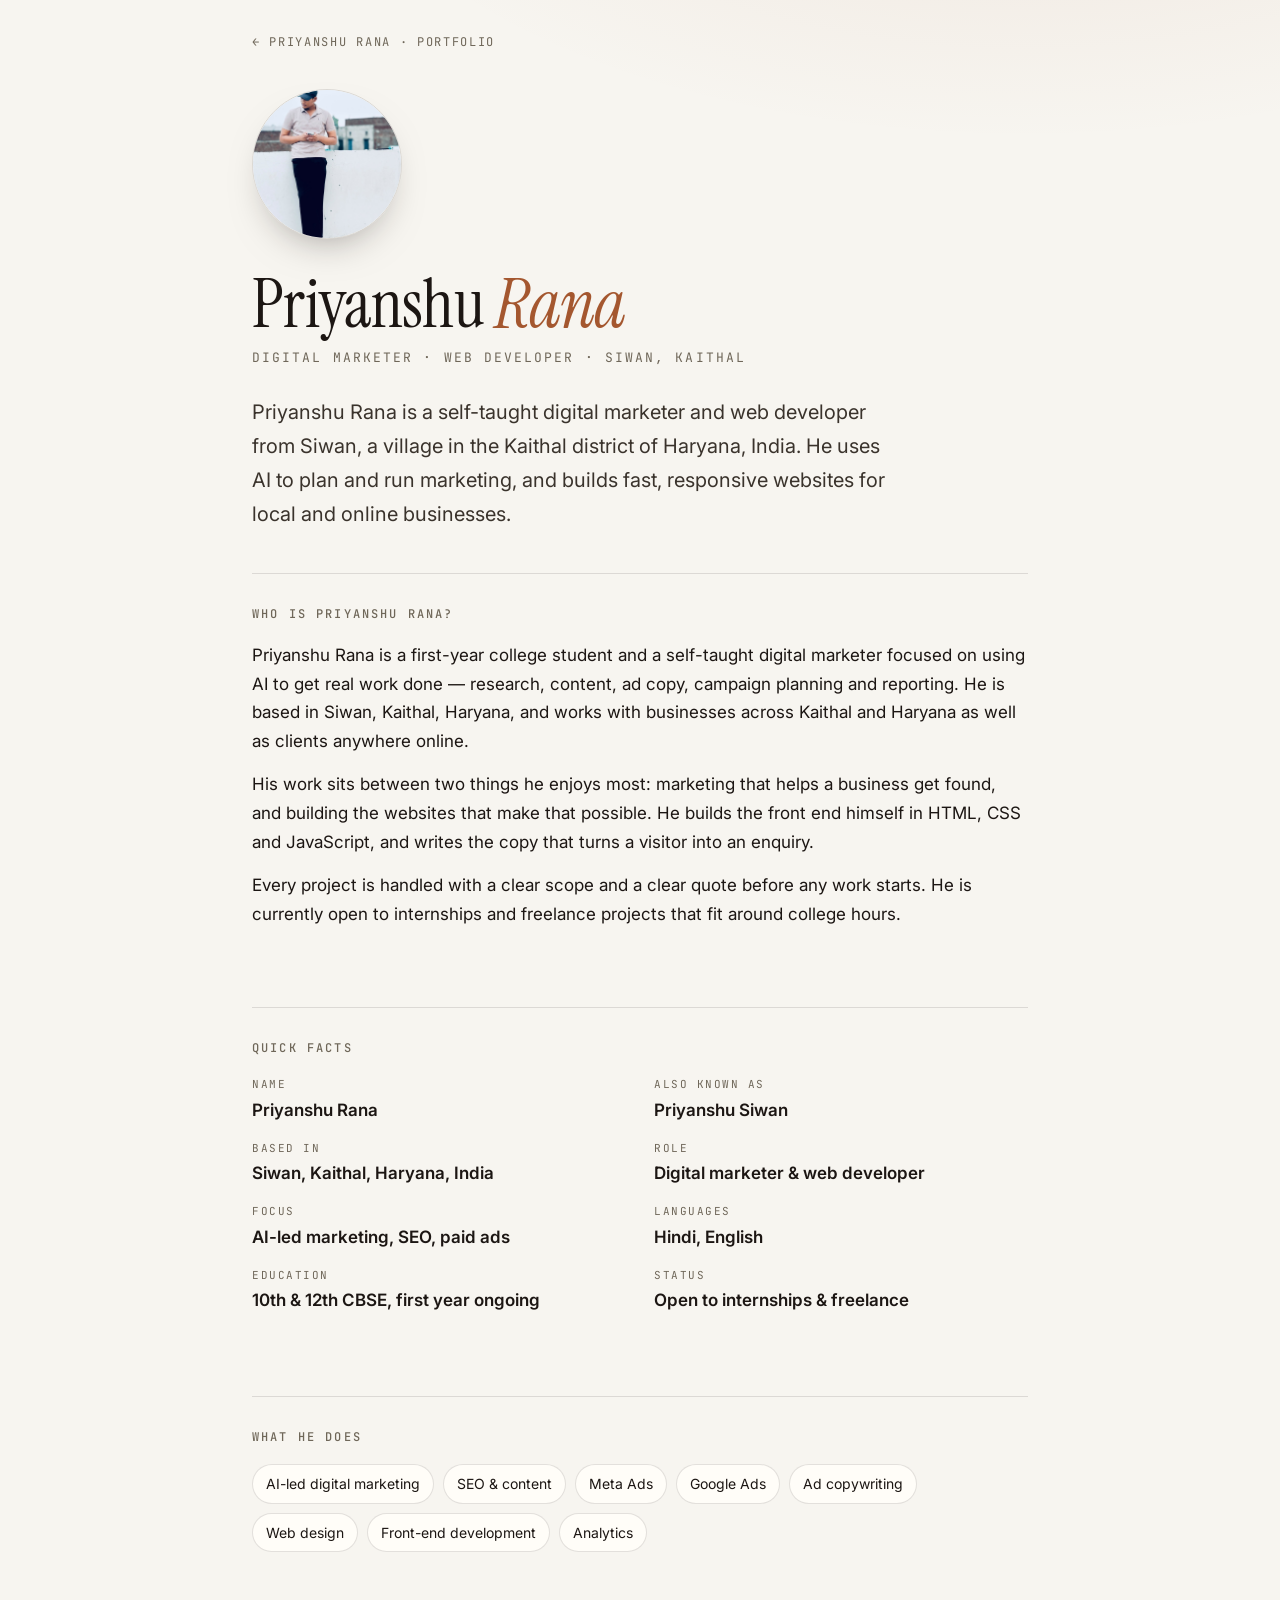
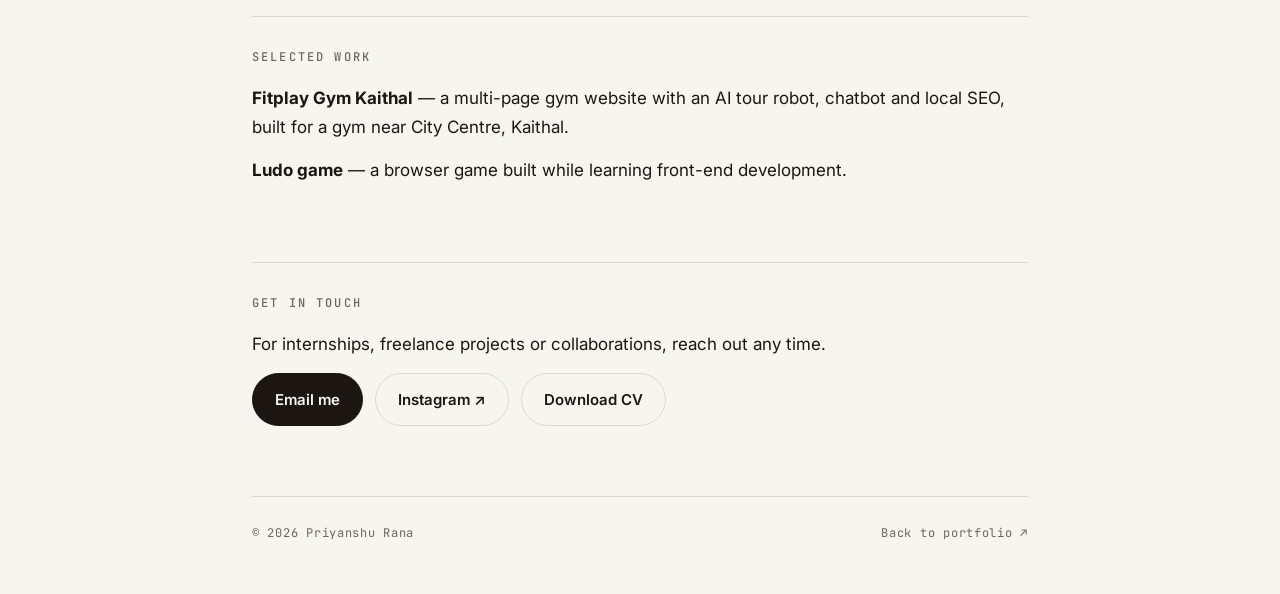
==== priyanshu-rana.html @ 34996f9d "SEO: enrich Person/ProfilePage schema + add /priyanshu-rana page" ====
<!DOCTYPE html>
<html lang="en">
<head>
<meta charset="UTF-8" />
<meta name="viewport" content="width=device-width, initial-scale=1.0" />

<title>About Priyanshu Rana — Digital Marketer &amp; Web Developer, Siwan Kaithal</title>
<meta name="description" content="Priyanshu Rana is a digital marketer student and web developer from Siwan, Kaithal, Haryana. Self-taught in AI marketing, SEO, Meta and Google Ads, and builds fast responsive websites. Open to internships and freelance projects." />
<meta name="author" content="Priyanshu Rana" />
<meta name="robots" content="index, follow" />

<meta property="og:type" content="profile" />
<meta property="og:site_name" content="Priyanshu Rana — Portfolio" />
<meta property="og:title" content="About Priyanshu Rana — Digital Marketer &amp; Web Developer, Siwan Kaithal" />
<meta property="og:description" content="Priyanshu Rana — digital marketer student and web developer from Siwan, Kaithal, Haryana. Self-taught in AI marketing, SEO, Meta and Google Ads. Open to work." />
<meta property="og:image" content="https://video-portfolio-eta-two.vercel.app/assets/og-cover.png" />
<meta property="og:image:width" content="1200" />
<meta property="og:image:height" content="630" />
<meta property="og:locale" content="en_IN" />
<meta property="profile:first_name" content="Priyanshu" />
<meta property="profile:last_name" content="Rana" />

<meta name="twitter:card" content="summary_large_image" />
<meta name="twitter:title" content="About Priyanshu Rana — Digital Marketer &amp; Web Developer" />
<meta name="twitter:description" content="Priyanshu Rana — digital marketer student and web developer from Siwan, Kaithal, Haryana." />
<meta name="twitter:image" content="https://video-portfolio-eta-two.vercel.app/assets/og-cover.png" />

<link rel="canonical" href="https://video-portfolio-eta-two.vercel.app/priyanshu-rana.html" />

<link rel="preconnect" href="https://fonts.googleapis.com" />
<link rel="preconnect" href="https://fonts.gstatic.com" crossorigin />
<link href="https://fonts.googleapis.com/css2?family=Instrument+Serif:ital@0;1&family=Inter:wght@400;500;600;700;800;900&family=JetBrains+Mono:wght@400;500&display=swap" rel="stylesheet" />
<link rel="icon" href="data:image/svg+xml,%3Csvg xmlns='http://www.w3.org/2000/svg' viewBox='0 0 32 32'%3E%3Crect width='32' height='32' rx='8' fill='%231c1613'/%3E%3Cpath d='M13 10l9 6-9 6z' fill='%23f7f5f0'/%3E%3C/svg%3E" />

<script type="application/ld+json">
{
  "@context": "https://schema.org",
  "@type": "ProfilePage",
  "@id": "https://video-portfolio-eta-two.vercel.app/priyanshu-rana.html#profilepage",
  "url": "https://video-portfolio-eta-two.vercel.app/priyanshu-rana.html",
  "name": "About Priyanshu Rana — Digital Marketer & Web Developer",
  "inLanguage": "en-IN",
  "isPartOf": { "@type": "WebSite", "name": "Priyanshu Rana — Portfolio", "url": "https://video-portfolio-eta-two.vercel.app/" },
  "about": { "@id": "https://video-portfolio-eta-two.vercel.app/#person" },
  "mainEntity": {
    "@type": "Person",
    "@id": "https://video-portfolio-eta-two.vercel.app/#person",
    "name": "Priyanshu Rana",
    "alternateName": ["Priyanshu Siwan", "Priyanshurana", "Priyanshu Rana Siwan", "Priyanshu Rana Kaithal"],
    "url": "https://video-portfolio-eta-two.vercel.app/",
    "mainEntityOfPage": "https://video-portfolio-eta-two.vercel.app/priyanshu-rana.html",
    "image": [
      "https://video-portfolio-eta-two.vercel.app/assets/photos/portrait.jpg",
      "https://video-portfolio-eta-two.vercel.app/assets/og-cover.png"
    ],
    "sameAs": ["https://www.instagram.com/bhanu.rana___/"],
    "jobTitle": "Digital Marketing with AI, Web Developer",
    "description": "Priyanshu Rana — digital marketing with AI and web developer from Siwan, Kaithal, Haryana. Uses AI for research, content, ad copy and campaign planning, and builds fast responsive websites.",
    "nationality": { "@type": "Country", "name": "India" },
    "knowsLanguage": ["Hindi", "English"],
    "email": "mailto:bhanupartap1790@gmail.com",
    "telephone": "+91-87085-51762",
    "address": {
      "@type": "PostalAddress",
      "addressLocality": "Siwan, Kaithal",
      "addressRegion": "Haryana",
      "addressCountry": "IN"
    },
    "homeLocation": { "@type": "Place", "name": "Siwan, Kaithal, Haryana, India" },
    "hasOccupation": {
      "@type": "Occupation",
      "name": "Digital Marketer & Web Developer",
      "occupationLocation": { "@type": "Country", "name": "India" },
      "skills": "SEO, Meta Ads, Google Ads, AI marketing, content creation, HTML, CSS, JavaScript"
    },
    "knowsAbout": [
      "Digital marketing",
      "Artificial intelligence in marketing",
      "SEO",
      "Meta Ads",
      "Google Ads",
      "Content creation",
      "Web development"
    ]
  }
}
</script>
<script type="application/ld+json">
{
  "@context": "https://schema.org",
  "@type": "BreadcrumbList",
  "itemListElement": [
    { "@type": "ListItem", "position": 1, "name": "Home", "item": "https://video-portfolio-eta-two.vercel.app/" },
    { "@type": "ListItem", "position": 2, "name": "About Priyanshu Rana", "item": "https://video-portfolio-eta-two.vercel.app/priyanshu-rana.html" }
  ]
}
</script>

<style>
:root{
  --bg:#f7f5f0; --surface:#fffdf8; --text:#1c1613; --muted:#6f6759;
  --line:rgba(28,22,19,.12); --accent-2:#a4572f;
}
*{box-sizing:border-box}
html{-webkit-text-size-adjust:100%}
body{
  margin:0; background:var(--bg); color:var(--text);
  font-family:Inter,system-ui,-apple-system,"Segoe UI",sans-serif;
  line-height:1.7; font-size:17px;
  background-image:radial-gradient(1200px 600px at 80% -10%,rgba(164,87,47,.10),transparent 60%);
}
a{color:inherit}
.wrap{max-width:820px; margin:0 auto; padding:0 22px}
.top{padding:26px 0 0}
.back{
  font-family:"JetBrains Mono",ui-monospace,monospace; font-size:12px;
  letter-spacing:.14em; text-transform:uppercase; text-decoration:none;
  color:var(--muted); display:inline-flex; align-items:center; gap:8px;
}
.back:hover{color:var(--accent-2)}
header.hero{padding:34px 0 8px}
.portrait{
  width:150px; height:150px; border-radius:50%; object-fit:cover;
  border:1px solid var(--line); box-shadow:0 18px 40px -22px rgba(28,22,19,.5);
}
h1{
  font-family:"Instrument Serif",Georgia,serif; font-weight:400;
  font-size:clamp(40px,8vw,68px); line-height:1.02; margin:22px 0 8px; letter-spacing:-.01em;
}
h1 em{font-style:italic; color:var(--accent-2)}
.tag{
  font-family:"JetBrains Mono",ui-monospace,monospace; font-size:13px;
  letter-spacing:.16em; text-transform:uppercase; color:var(--muted); margin:0;
}
.lead{font-size:20px; color:#3a332c; margin:26px 0 0; max-width:640px}
section{padding:30px 0; border-top:1px solid var(--line); margin-top:34px}
h2{
  font-family:"JetBrains Mono",ui-monospace,monospace; font-size:12px;
  letter-spacing:.18em; text-transform:uppercase; color:var(--muted);
  margin:0 0 16px; font-weight:500;
}
p{margin:0 0 14px}
.grid{display:grid; grid-template-columns:1fr 1fr; gap:14px 28px}
.fact{display:flex; flex-direction:column; gap:2px}
.fact dt{
  font-family:"JetBrains Mono",ui-monospace,monospace; font-size:11px;
  letter-spacing:.14em; text-transform:uppercase; color:var(--muted);
}
.fact dd{margin:0; font-weight:600}
ul.tags{list-style:none; padding:0; margin:0; display:flex; flex-wrap:wrap; gap:9px}
ul.tags li{
  border:1px solid var(--line); background:var(--surface);
  padding:7px 13px; border-radius:999px; font-size:14px;
}
.links{display:flex; flex-wrap:wrap; gap:12px; margin-top:6px}
.btn{
  display:inline-flex; align-items:center; gap:9px; text-decoration:none;
  padding:13px 22px; border-radius:999px; font-weight:600; font-size:15px;
  background:var(--text); color:var(--bg); border:1px solid var(--text);
}
.btn.ghost{background:transparent; color:var(--text); border-color:var(--line)}
footer{
  border-top:1px solid var(--line); margin-top:40px; padding:26px 0 50px;
  font-family:"JetBrains Mono",ui-monospace,monospace; font-size:12px;
  letter-spacing:.06em; color:var(--muted); display:flex; justify-content:space-between; gap:14px; flex-wrap:wrap;
}
footer a{text-decoration:none}
footer a:hover{color:var(--accent-2)}
@media (max-width:560px){ .grid{grid-template-columns:1fr} }
</style>
</head>
<body>
<div class="wrap">
  <div class="top">
    <a class="back" href="/">← Priyanshu Rana · Portfolio</a>
  </div>

  <header class="hero">
    <img class="portrait" src="assets/photos/portrait.jpg" width="1200" height="1600" fetchpriority="high"
         alt="Portrait of Priyanshu Rana, digital marketer and web developer from Siwan, Kaithal, Haryana" />
    <h1>Priyanshu <em>Rana</em></h1>
    <p class="tag">Digital marketer · Web developer · Siwan, Kaithal</p>
    <p class="lead">Priyanshu Rana is a self-taught digital marketer and web developer from Siwan, a village in the Kaithal district of Haryana, India. He uses AI to plan and run marketing, and builds fast, responsive websites for local and online businesses.</p>
  </header>

  <section>
    <h2>Who is Priyanshu Rana?</h2>
    <p>Priyanshu Rana is a first-year college student and a self-taught digital marketer focused on using AI to get real work done — research, content, ad copy, campaign planning and reporting. He is based in Siwan, Kaithal, Haryana, and works with businesses across Kaithal and Haryana as well as clients anywhere online.</p>
    <p>His work sits between two things he enjoys most: marketing that helps a business get found, and building the websites that make that possible. He builds the front end himself in HTML, CSS and JavaScript, and writes the copy that turns a visitor into an enquiry.</p>
    <p>Every project is handled with a clear scope and a clear quote before any work starts. He is currently open to internships and freelance projects that fit around college hours.</p>
  </section>

  <section>
    <h2>Quick facts</h2>
    <dl class="grid">
      <div class="fact"><dt>Name</dt><dd>Priyanshu Rana</dd></div>
      <div class="fact"><dt>Also known as</dt><dd>Priyanshu Siwan</dd></div>
      <div class="fact"><dt>Based in</dt><dd>Siwan, Kaithal, Haryana, India</dd></div>
      <div class="fact"><dt>Role</dt><dd>Digital marketer &amp; web developer</dd></div>
      <div class="fact"><dt>Focus</dt><dd>AI-led marketing, SEO, paid ads</dd></div>
      <div class="fact"><dt>Languages</dt><dd>Hindi, English</dd></div>
      <div class="fact"><dt>Education</dt><dd>10th &amp; 12th CBSE, first year ongoing</dd></div>
      <div class="fact"><dt>Status</dt><dd>Open to internships &amp; freelance</dd></div>
    </dl>
  </section>

  <section>
    <h2>What he does</h2>
    <ul class="tags">
      <li>AI-led digital marketing</li>
      <li>SEO &amp; content</li>
      <li>Meta Ads</li>
      <li>Google Ads</li>
      <li>Ad copywriting</li>
      <li>Web design</li>
      <li>Front-end development</li>
      <li>Analytics</li>
    </ul>
  </section>

  <section>
    <h2>Selected work</h2>
    <p><strong>Fitplay Gym Kaithal</strong> — a multi-page gym website with an AI tour robot, chatbot and local SEO, built for a gym near City Centre, Kaithal.</p>
    <p><strong>Ludo game</strong> — a browser game built while learning front-end development.</p>
  </section>

  <section>
    <h2>Get in touch</h2>
    <p>For internships, freelance projects or collaborations, reach out any time.</p>
    <div class="links">
      <a class="btn" href="mailto:bhanupartap1790@gmail.com">Email me</a>
      <a class="btn ghost" href="https://www.instagram.com/bhanu.rana___/" target="_blank" rel="noopener">Instagram ↗</a>
      <a class="btn ghost" href="assets/Priyanshu-Rana-CV.pdf" download>Download CV</a>
    </div>
  </section>

  <footer>
    <span>© <span id="year">2026</span> Priyanshu Rana</span>
    <a href="/">Back to portfolio ↗</a>
  </footer>
</div>
<script>document.getElementById('year').textContent=new Date().getFullYear();</script>
</body>
</html>
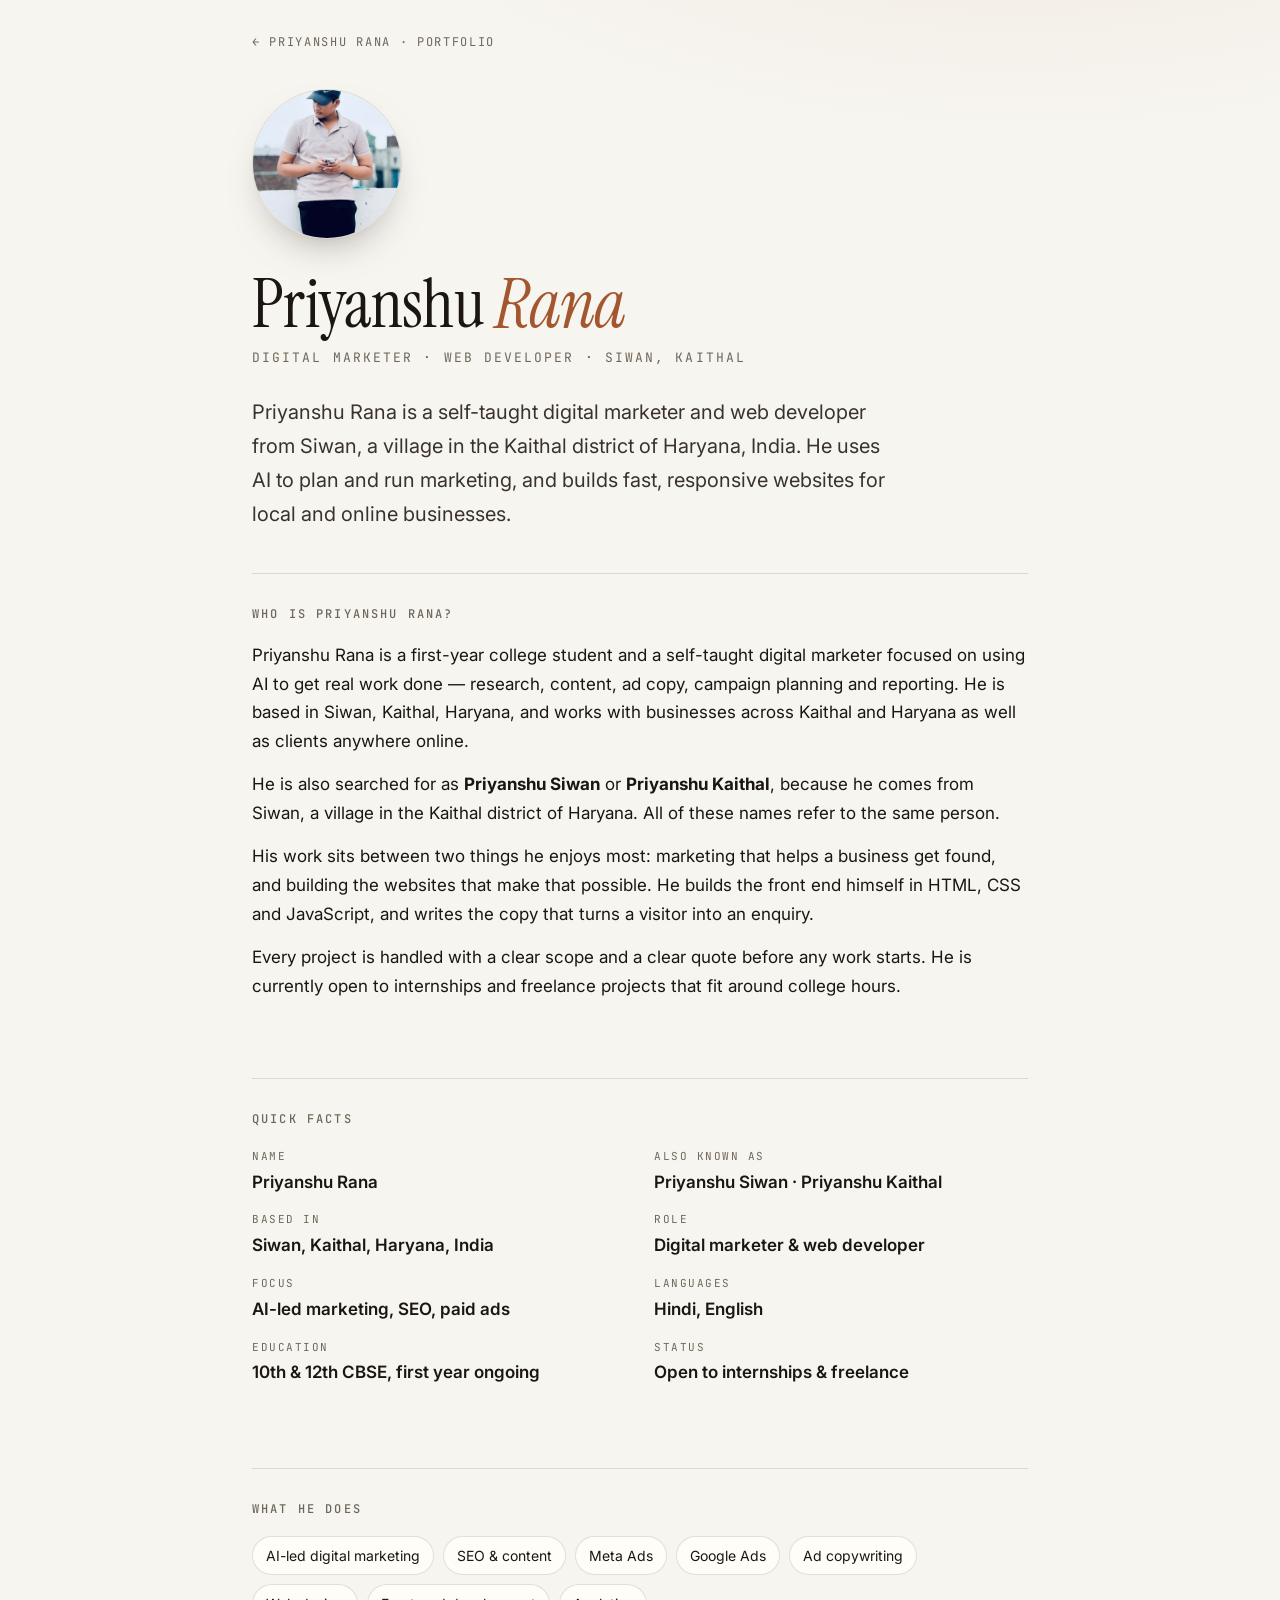
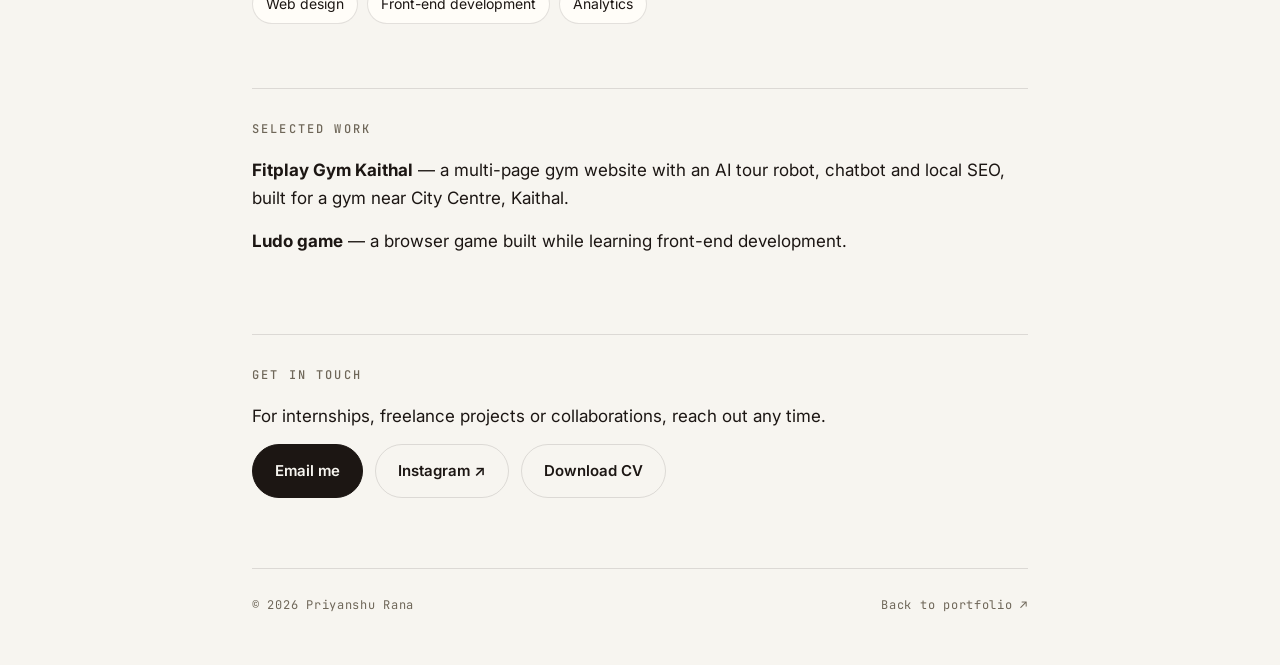
==== commit c1755aee: "Crop portrait to upper-body (remove legs) + add Priyanshu Siwan/Kaithal variants" ====
--- a/priyanshu-rana.html
+++ b/priyanshu-rana.html
@@ -46,7 +46,7 @@
     "@type": "Person",
     "@id": "https://video-portfolio-eta-two.vercel.app/#person",
     "name": "Priyanshu Rana",
-    "alternateName": ["Priyanshu Siwan", "Priyanshurana", "Priyanshu Rana Siwan", "Priyanshu Rana Kaithal"],
+    "alternateName": ["Priyanshu Siwan", "Priyanshu Kaithal", "Priyanshurana", "Priyanshu Rana Siwan", "Priyanshu Rana Kaithal"],
     "url": "https://video-portfolio-eta-two.vercel.app/",
     "mainEntityOfPage": "https://video-portfolio-eta-two.vercel.app/priyanshu-rana.html",
     "image": [
@@ -176,7 +176,7 @@
   </div>
 
   <header class="hero">
-    <img class="portrait" src="assets/photos/portrait.jpg" width="1200" height="1600" fetchpriority="high"
+    <img class="portrait" src="assets/photos/portrait.jpg?v=2" width="720" height="900" fetchpriority="high"
          alt="Portrait of Priyanshu Rana, digital marketer and web developer from Siwan, Kaithal, Haryana" />
     <h1>Priyanshu <em>Rana</em></h1>
     <p class="tag">Digital marketer · Web developer · Siwan, Kaithal</p>
@@ -186,6 +186,7 @@
   <section>
     <h2>Who is Priyanshu Rana?</h2>
     <p>Priyanshu Rana is a first-year college student and a self-taught digital marketer focused on using AI to get real work done — research, content, ad copy, campaign planning and reporting. He is based in Siwan, Kaithal, Haryana, and works with businesses across Kaithal and Haryana as well as clients anywhere online.</p>
+    <p>He is also searched for as <strong>Priyanshu Siwan</strong> or <strong>Priyanshu Kaithal</strong>, because he comes from Siwan, a village in the Kaithal district of Haryana. All of these names refer to the same person.</p>
     <p>His work sits between two things he enjoys most: marketing that helps a business get found, and building the websites that make that possible. He builds the front end himself in HTML, CSS and JavaScript, and writes the copy that turns a visitor into an enquiry.</p>
     <p>Every project is handled with a clear scope and a clear quote before any work starts. He is currently open to internships and freelance projects that fit around college hours.</p>
   </section>
@@ -194,7 +195,7 @@
     <h2>Quick facts</h2>
     <dl class="grid">
       <div class="fact"><dt>Name</dt><dd>Priyanshu Rana</dd></div>
-      <div class="fact"><dt>Also known as</dt><dd>Priyanshu Siwan</dd></div>
+      <div class="fact"><dt>Also known as</dt><dd>Priyanshu Siwan · Priyanshu Kaithal</dd></div>
       <div class="fact"><dt>Based in</dt><dd>Siwan, Kaithal, Haryana, India</dd></div>
       <div class="fact"><dt>Role</dt><dd>Digital marketer &amp; web developer</dd></div>
       <div class="fact"><dt>Focus</dt><dd>AI-led marketing, SEO, paid ads</dd></div>
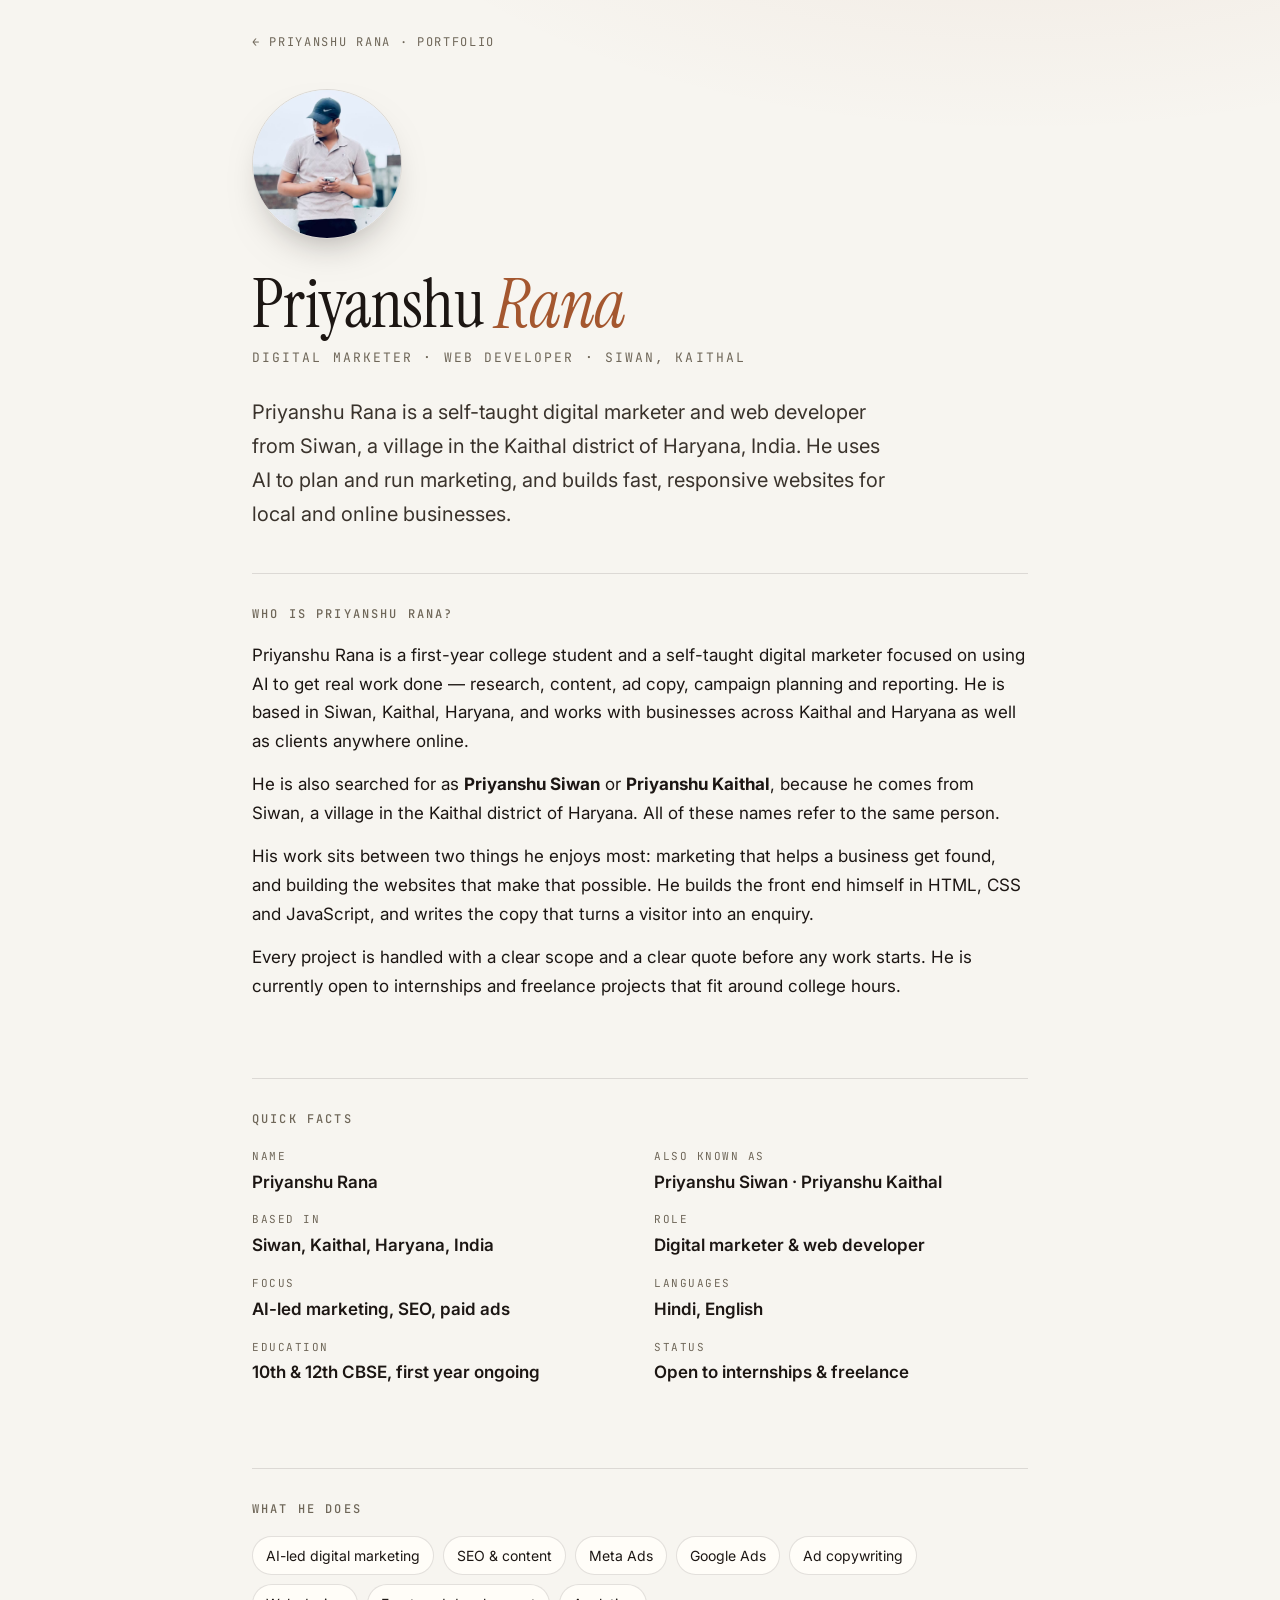
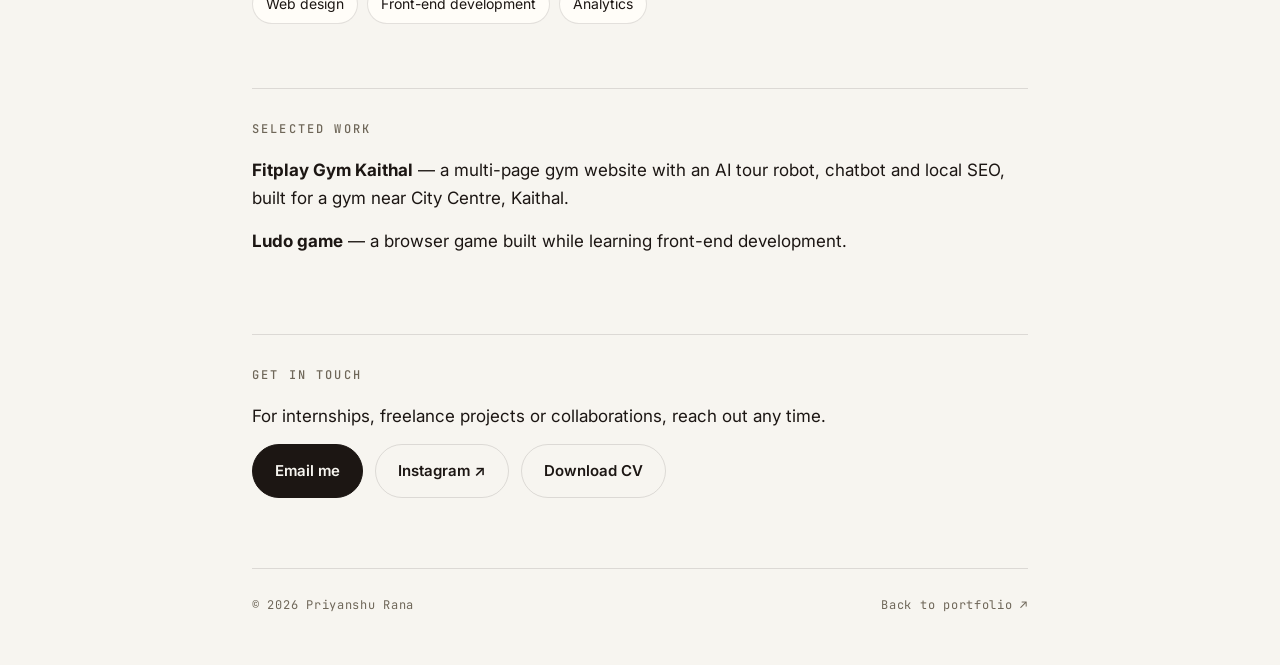
==== commit ed8e0f7b: "Fix priyanshu-rana avatar crop (anchor face) + bump config.js cache stamp" ====
--- a/priyanshu-rana.html
+++ b/priyanshu-rana.html
@@ -121,6 +121,7 @@
 header.hero{padding:34px 0 8px}
 .portrait{
   width:150px; height:150px; border-radius:50%; object-fit:cover;
+  object-position:50% 0;
   border:1px solid var(--line); box-shadow:0 18px 40px -22px rgba(28,22,19,.5);
 }
 h1{
